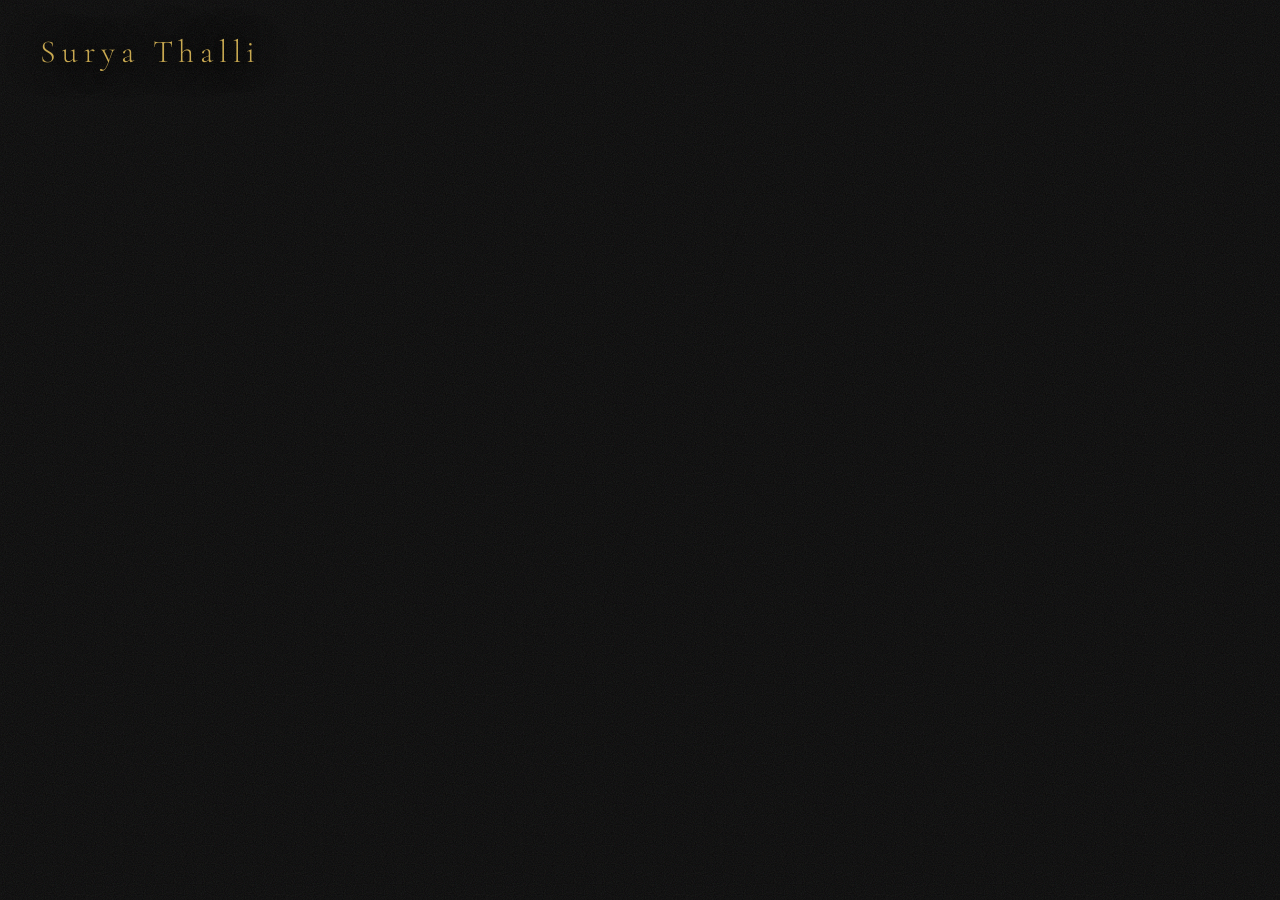
==== index.html @ 880a05f0 "Reduce nav center offset to half Co-Authored-By: Claude Sonnet 4.6 <noreply@anthropic.com>" ====
<!DOCTYPE html>
<html lang="en">
<head>
  <meta charset="UTF-8">
  <meta name="viewport" content="width=device-width, initial-scale=1.0">
  <meta name="description" content="Surya Thalli — product designer">
  <title>Surya Thalli</title>

  <!-- Google Fonts: Cormorant Garamond (display/literary) + IBM Plex Mono (labels) -->
  <link rel="preconnect" href="https://fonts.googleapis.com">
  <link rel="preconnect" href="https://fonts.gstatic.com" crossorigin>
  <link href="https://fonts.googleapis.com/css2?family=Cormorant+Garamond:wght@300;400&family=IBM+Plex+Mono:wght@300&display=swap" rel="stylesheet">

  <link rel="stylesheet" href="style.css">
</head>
<body>

  <main class="hero">

    <!--
      Ray navigation — SVG overlay that covers the full viewport.

      Coordinate system: viewBox is centered at (0,0), which maps to
      the middle of the screen (and the middle of the sun image).
      Each ray is an <a> tag containing:
        - a <line> from near the orb outward along a ray
        - a <text> label at the far end

      Angles (degrees from 12 o'clock, clockwise):
        About   ~  20°  upper-right
        Work    ~  75°  right
        Gallery ~ 135°  lower-right
        Quotes  ~ 200°  lower-left
        Music   ~ 295°  upper-left

      These are deliberately uneven — not a pie chart.
    -->
    <svg class="ray-nav"
         viewBox="-525 -303 1000 666"
         preserveAspectRatio="xMidYMid slice"
         role="navigation"
         aria-label="Site navigation">

      <!-- About — upper right -->
      <a href="about.html" class="ray-link">
        <line x1="24"  y1="-66"  x2="53"  y2="-147"/>
        <text x="59"  y="-159" font-size="11" letter-spacing="2">ABOUT</text>
      </a>

      <!-- Work — right -->
      <a href="work.html" class="ray-link">
        <line x1="68"  y1="-18"  x2="150" y2="-41"/>
        <text x="154" y="-35"  font-size="11" letter-spacing="2">WORK</text>
      </a>

      <!-- Gallery — lower right -->
      <a href="gallery.html" class="ray-link">
        <line x1="50"  y1="50"   x2="110" y2="110"/>
        <text x="113" y="124"  font-size="11" letter-spacing="2">GALLERY</text>
      </a>

      <!-- Quotes — lower left -->
      <a href="quotes.html" class="ray-link">
        <line x1="-24" y1="66"   x2="-53" y2="147"/>
        <text x="-59" y="162"  font-size="11" letter-spacing="2" text-anchor="end">QUOTES</text>
      </a>

      <!-- Music — upper left -->
      <a href="music.html" class="ray-link">
        <line x1="-63" y1="-30"  x2="-141" y2="-66"/>
        <text x="-145" y="-61" font-size="11" letter-spacing="2" text-anchor="end">MUSIC</text>
      </a>

    </svg>

    <!-- Name — centered over the dark orb -->
    <div class="name-core">
      <h1>Surya Thalli</h1>
    </div>

  </main>

  <!--
    Mobile nav — hidden on desktop, shown on small/touch screens.
    The radial SVG concept is desktop-only; this replaces it simply.
  -->
  <nav class="mobile-nav" aria-label="Site navigation">
    <a href="about.html">About</a>
    <a href="work.html">Work</a>
    <a href="gallery.html">Gallery</a>
    <a href="quotes.html">Quotes</a>
    <a href="music.html">Music</a>
  </nav>

</body>
</html>
---- style.css ----
/* =====================================================
   Surya Thalli — Personal Site
   style.css
   ===================================================== */


/* --- Reset --- */
*, *::before, *::after {
  box-sizing: border-box;
  margin: 0;
  padding: 0;
}


/* --- Design tokens ---
   One place to change the palette. */
:root {
  --black: #0a0a0a;
  --white: #e8e8e8;
  --gold:  #c9a84c;
  --font-display: 'Cormorant Garamond', serif;
  --font-mono:    'IBM Plex Mono', monospace;
}


/* --- Base --- */
html, body {
  height: 100%;
  background: var(--black);
  color: var(--white);
}


/* --- Grain texture overlay ---
   A repeating SVG noise pattern sits on top of everything (z-index 100)
   but pointer-events:none keeps it from blocking any clicks.
   It adds the filmic, painterly texture to match the sun image. */
body::after {
  content: '';
  position: fixed;
  inset: 0;
  pointer-events: none;
  z-index: 100;
  opacity: 0.10;
  background-image: url("data:image/svg+xml,%3Csvg viewBox='0 0 200 200' xmlns='http://www.w3.org/2000/svg'%3E%3Cfilter id='n'%3E%3CfeTurbulence type='fractalNoise' baseFrequency='0.9' numOctaves='4' stitchTiles='stitch'/%3E%3C/filter%3E%3Crect width='100%25' height='100%25' filter='url(%23n)'/%3E%3C/svg%3E");
  background-size: 200px 200px;
}


/* --- Hero ---
   The sun image IS the page background.
   cover: scales the image to fill the screen; dark edges may crop
   but the bright central orb (which is near center) stays visible.  */
.hero {
  position: relative;
  width: 100%;
  height: 100vh;
  background-image: url('sun.png');
  background-size: cover;
  background-position: center center;
  background-repeat: no-repeat;
  overflow: hidden;
}


/* --- Name ---
   Top-left corner, in gold.
   pointer-events:none so the SVG links beneath it stay clickable. */
.name-core {
  position: absolute;
  top: 2rem;
  left: 2.5rem;
  z-index: 10;
  pointer-events: none;
}

.name-core h1 {
  font-family: var(--font-display);
  font-weight: 300;
  font-size: clamp(1.4rem, 2.5vw, 2.2rem);
  letter-spacing: 0.18em;
  color: var(--gold);
  text-shadow:
    0 0 40px rgba(0, 0, 0, 0.8),
    0 2px 6px  rgba(0, 0, 0, 0.7);
}


/* --- SVG Ray Nav ---
   Positioned to fill the hero exactly.
   The SVG viewBox centers (0,0) at the middle of the screen,
   matching where the sun image is centered. */
.ray-nav {
  position: absolute;
  inset: 0;
  width: 100%;
  height: 100%;
  z-index: 5;
}

/* Remove any browser default underline on SVG anchor text */
.ray-nav a {
  text-decoration: none;
}

.ray-link {
  cursor: pointer;
}

/* Lines: black by default */
.ray-link line {
  stroke: rgba(10, 10, 10, 0.75);
  stroke-width: 0.8;
  stroke-linecap: round;
  transition: stroke 0.35s ease, stroke-width 0.35s ease;
}

/* Labels: uppercase monospace, black */
.ray-link text {
  fill: var(--black);
  font-family: var(--font-mono);
  font-weight: 300;
  transition: fill 0.35s ease;
  user-select: none;
}

/* Hover / focus: both line and label warm to gold */
.ray-link:hover line,
.ray-link:focus line {
  stroke: var(--gold);
  stroke-width: 1.4;
}

.ray-link:hover text,
.ray-link:focus text {
  fill: var(--gold);
}


/* --- Mobile nav ---
   On small/touch screens the radial SVG is hidden.
   A simple row of links appears at the bottom instead. */
.mobile-nav {
  display: none;
}

@media (max-width: 767px) {

  .ray-nav {
    display: none;
  }

  .mobile-nav {
    display: flex;
    flex-direction: row;
    flex-wrap: wrap;
    justify-content: center;
    gap: 0.4rem 1.8rem;
    position: fixed;
    bottom: 2rem;
    left: 0;
    right: 0;
    z-index: 20;
    padding: 0 1rem;
  }

  .mobile-nav a {
    font-family: var(--font-mono);
    font-weight: 300;
    font-size: 0.65rem;
    letter-spacing: 0.2em;
    text-transform: uppercase;
    color: rgba(232, 232, 232, 0.55);
    text-decoration: none;
    transition: color 0.3s ease;
    padding: 0.2rem 0;
  }

  .mobile-nav a:hover,
  .mobile-nav a:focus {
    color: var(--gold);
  }

}
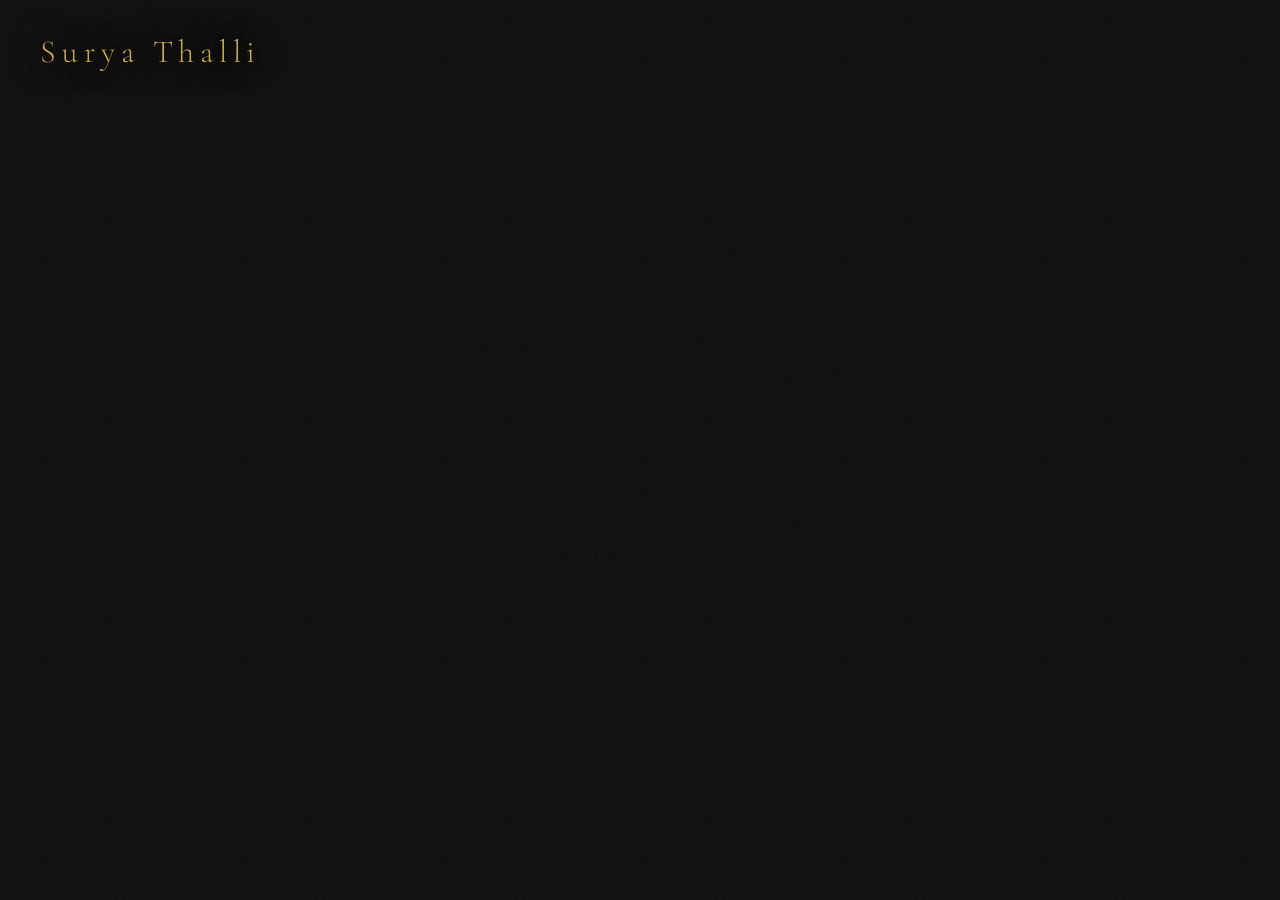
==== commit d1245c07: "Move nav buttons closer to orb center Co-Authored-By: Claude Sonnet 4.6 <noreply@anthropic.com>" ====
--- a/index.html
+++ b/index.html
@@ -43,32 +43,32 @@
 
       <!-- About — upper right -->
       <a href="about.html" class="ray-link">
-        <line x1="24"  y1="-66"  x2="53"  y2="-147"/>
-        <text x="59"  y="-159" font-size="11" letter-spacing="2">ABOUT</text>
+        <line x1="17"  y1="-46"  x2="37"  y2="-103"/>
+        <text x="41"  y="-111" font-size="11" letter-spacing="2">ABOUT</text>
       </a>
 
       <!-- Work — right -->
       <a href="work.html" class="ray-link">
-        <line x1="68"  y1="-18"  x2="150" y2="-41"/>
-        <text x="154" y="-35"  font-size="11" letter-spacing="2">WORK</text>
+        <line x1="48"  y1="-13"  x2="105" y2="-29"/>
+        <text x="108" y="-25"  font-size="11" letter-spacing="2">WORK</text>
       </a>
 
       <!-- Gallery — lower right -->
       <a href="gallery.html" class="ray-link">
-        <line x1="50"  y1="50"   x2="110" y2="110"/>
-        <text x="113" y="124"  font-size="11" letter-spacing="2">GALLERY</text>
+        <line x1="35"  y1="35"   x2="77"  y2="77"/>
+        <text x="79"  y="87"   font-size="11" letter-spacing="2">GALLERY</text>
       </a>
 
       <!-- Quotes — lower left -->
       <a href="quotes.html" class="ray-link">
-        <line x1="-24" y1="66"   x2="-53" y2="147"/>
-        <text x="-59" y="162"  font-size="11" letter-spacing="2" text-anchor="end">QUOTES</text>
+        <line x1="-17" y1="46"   x2="-37" y2="103"/>
+        <text x="-41" y="113"  font-size="11" letter-spacing="2" text-anchor="end">QUOTES</text>
       </a>
 
       <!-- Music — upper left -->
       <a href="music.html" class="ray-link">
-        <line x1="-63" y1="-30"  x2="-141" y2="-66"/>
-        <text x="-145" y="-61" font-size="11" letter-spacing="2" text-anchor="end">MUSIC</text>
+        <line x1="-44" y1="-21"  x2="-99" y2="-46"/>
+        <text x="-102" y="-43" font-size="11" letter-spacing="2" text-anchor="end">MUSIC</text>
       </a>
 
     </svg>
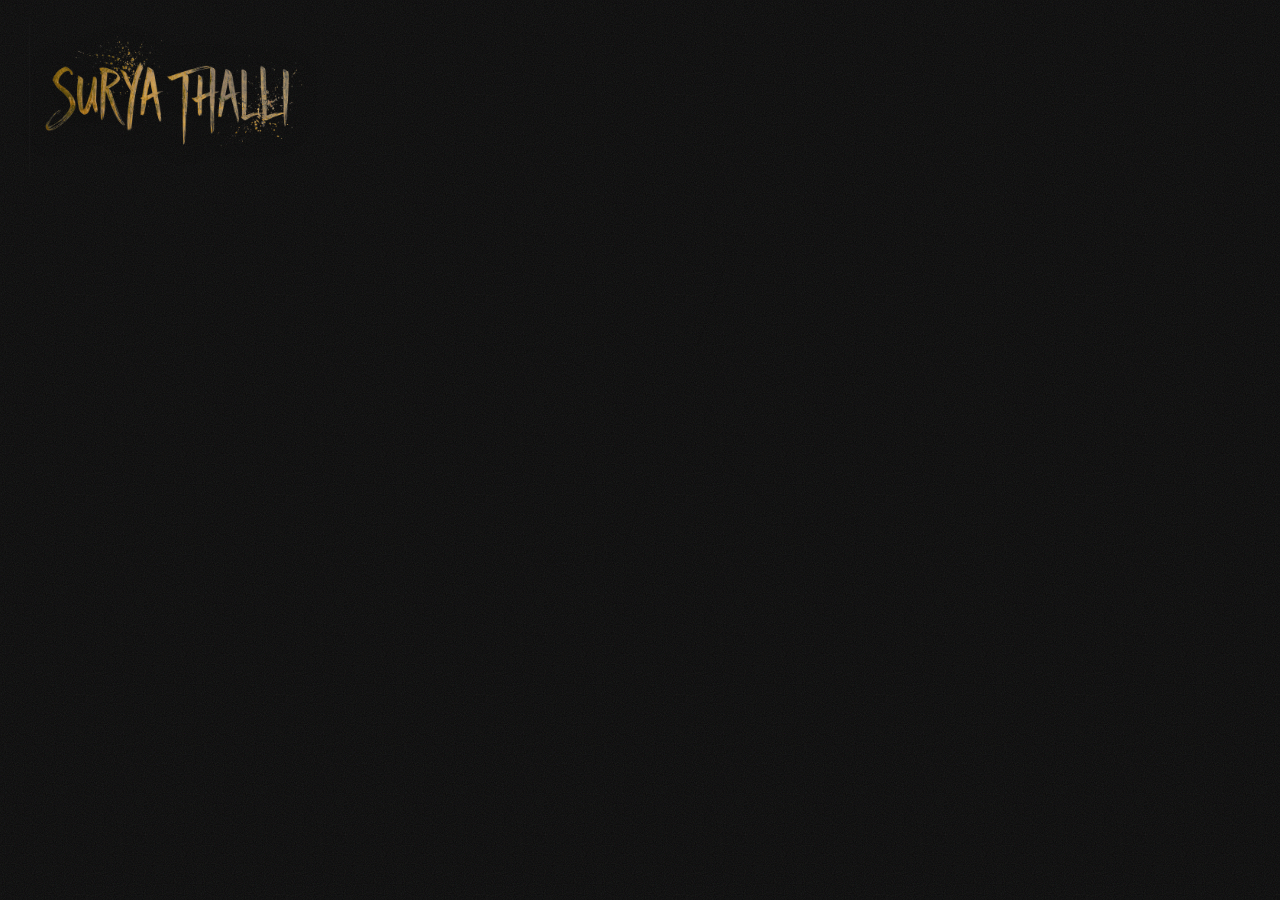
==== commit c6b1798b: "Replace name text with painted transparent PNG Removed white background from name.png via alpha chan" ====
--- a/index.html
+++ b/index.html
@@ -73,9 +73,11 @@
 
     </svg>
 
-    <!-- Name — centered over the dark orb -->
+    <!-- Name — painted image, top left, links back to home -->
     <div class="name-core">
-      <h1>Surya Thalli</h1>
+      <a href="index.html">
+        <img src="name_transparent.png" alt="Surya Thalli" class="name-img">
+      </a>
     </div>
 
   </main>
--- a/style.css
+++ b/style.css
@@ -64,25 +64,34 @@
 
 
 /* --- Name ---
-   Top-left corner, in gold.
-   pointer-events:none so the SVG links beneath it stay clickable. */
+   Painted image in top-left corner; links back to home.
+   The transparent PNG blends naturally over the dark background. */
 .name-core {
   position: absolute;
-  top: 2rem;
-  left: 2.5rem;
+  top: 1.2rem;
+  left: 1.8rem;
   z-index: 10;
   pointer-events: none;
 }
 
-.name-core h1 {
-  font-family: var(--font-display);
-  font-weight: 300;
-  font-size: clamp(1.4rem, 2.5vw, 2.2rem);
-  letter-spacing: 0.18em;
-  color: var(--gold);
-  text-shadow:
-    0 0 40px rgba(0, 0, 0, 0.8),
-    0 2px 6px  rgba(0, 0, 0, 0.7);
+.name-core a {
+  text-decoration: none;
+  pointer-events: all;
+  display: block;
+}
+
+.name-img {
+  /* Width controls how large the name appears — adjust freely */
+  width: clamp(180px, 22vw, 300px);
+  height: auto;
+  display: block;
+  /* Soft shadow helps it sit into the dark/textured background */
+  filter: drop-shadow(0 2px 12px rgba(0, 0, 0, 0.7));
+  transition: opacity 0.3s ease;
+}
+
+.name-core a:hover .name-img {
+  opacity: 0.8;
 }
 
 
@@ -124,16 +133,17 @@
   user-select: none;
 }
 
-/* Hover / focus: both line and label warm to gold */
+/* Hover / focus: line darkens, label goes bold dark grey */
 .ray-link:hover line,
 .ray-link:focus line {
-  stroke: var(--gold);
+  stroke: #333333;
   stroke-width: 1.4;
 }
 
 .ray-link:hover text,
 .ray-link:focus text {
-  fill: var(--gold);
+  fill: #333333;
+  font-weight: 700;
 }
 
 
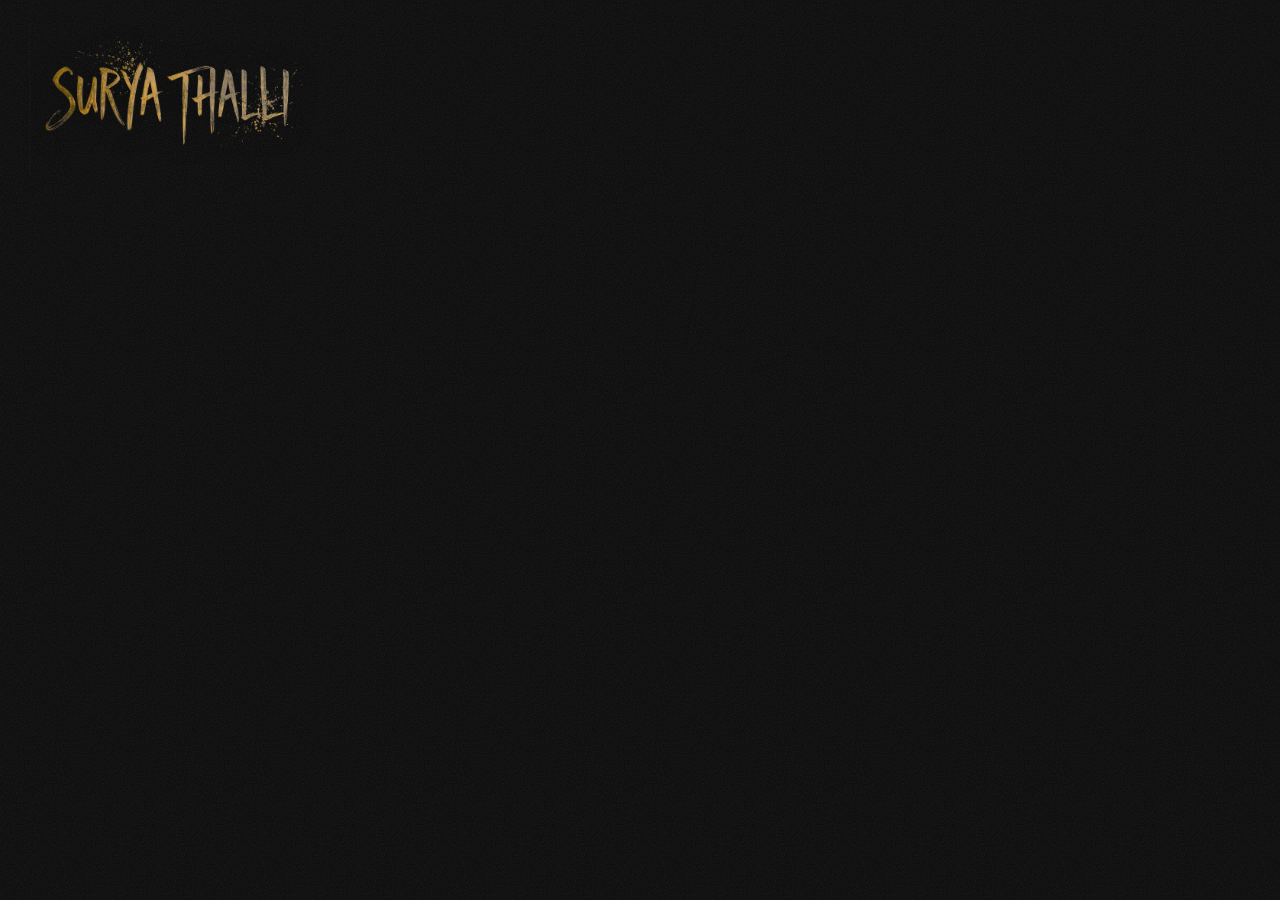
==== commit 30c853a2: "Rotate nav buttons 10° counterclockwise Co-Authored-By: Claude Sonnet 4.6 <noreply@anthropic.com>" ====
--- a/index.html
+++ b/index.html
@@ -43,32 +43,32 @@
 
       <!-- About — upper right -->
       <a href="about.html" class="ray-link">
-        <line x1="17"  y1="-46"  x2="37"  y2="-103"/>
-        <text x="41"  y="-111" font-size="11" letter-spacing="2">ABOUT</text>
+        <line x1="9"   y1="-48"  x2="19"  y2="-108"/>
+        <text x="21"  y="-116" font-size="11" letter-spacing="2">ABOUT</text>
       </a>
 
       <!-- Work — right -->
       <a href="work.html" class="ray-link">
-        <line x1="48"  y1="-13"  x2="105" y2="-29"/>
-        <text x="108" y="-25"  font-size="11" letter-spacing="2">WORK</text>
+        <line x1="45"  y1="-21"  x2="98"  y2="-47"/>
+        <text x="102" y="-43"  font-size="11" letter-spacing="2">WORK</text>
       </a>
 
       <!-- Gallery — lower right -->
       <a href="gallery.html" class="ray-link">
-        <line x1="35"  y1="35"   x2="77"  y2="77"/>
-        <text x="79"  y="87"   font-size="11" letter-spacing="2">GALLERY</text>
+        <line x1="41"  y1="28"   x2="89"  y2="62"/>
+        <text x="93"  y="72"   font-size="11" letter-spacing="2">GALLERY</text>
       </a>
 
       <!-- Quotes — lower left -->
       <a href="quotes.html" class="ray-link">
-        <line x1="-17" y1="46"   x2="-37" y2="103"/>
-        <text x="-41" y="113"  font-size="11" letter-spacing="2" text-anchor="end">QUOTES</text>
+        <line x1="-9"  y1="48"   x2="-19" y2="108"/>
+        <text x="-21" y="118"  font-size="11" letter-spacing="2" text-anchor="end">QUOTES</text>
       </a>
 
       <!-- Music — upper left -->
       <a href="music.html" class="ray-link">
-        <line x1="-44" y1="-21"  x2="-99" y2="-46"/>
-        <text x="-102" y="-43" font-size="11" letter-spacing="2" text-anchor="end">MUSIC</text>
+        <line x1="-47" y1="-13"  x2="-105" y2="-28"/>
+        <text x="-108" y="-25" font-size="11" letter-spacing="2" text-anchor="end">MUSIC</text>
       </a>
 
     </svg>
--- a/style.css
+++ b/style.css
@@ -114,14 +114,14 @@
 
 .ray-link {
   cursor: pointer;
+  transition: opacity 0.3s ease;
 }
 
-/* Lines: black by default */
+/* Lines: black */
 .ray-link line {
   stroke: rgba(10, 10, 10, 0.75);
   stroke-width: 0.8;
   stroke-linecap: round;
-  transition: stroke 0.35s ease, stroke-width 0.35s ease;
 }
 
 /* Labels: uppercase monospace, black */
@@ -129,21 +129,13 @@
   fill: var(--black);
   font-family: var(--font-mono);
   font-weight: 300;
-  transition: fill 0.35s ease;
   user-select: none;
 }
 
-/* Hover / focus: line darkens, label goes bold dark grey */
-.ray-link:hover line,
-.ray-link:focus line {
-  stroke: #333333;
-  stroke-width: 1.4;
-}
-
-.ray-link:hover text,
-.ray-link:focus text {
-  fill: #333333;
-  font-weight: 700;
+/* Hover: same simple opacity fade as the name image */
+.ray-link:hover,
+.ray-link:focus {
+  opacity: 0.6;
 }
 
 
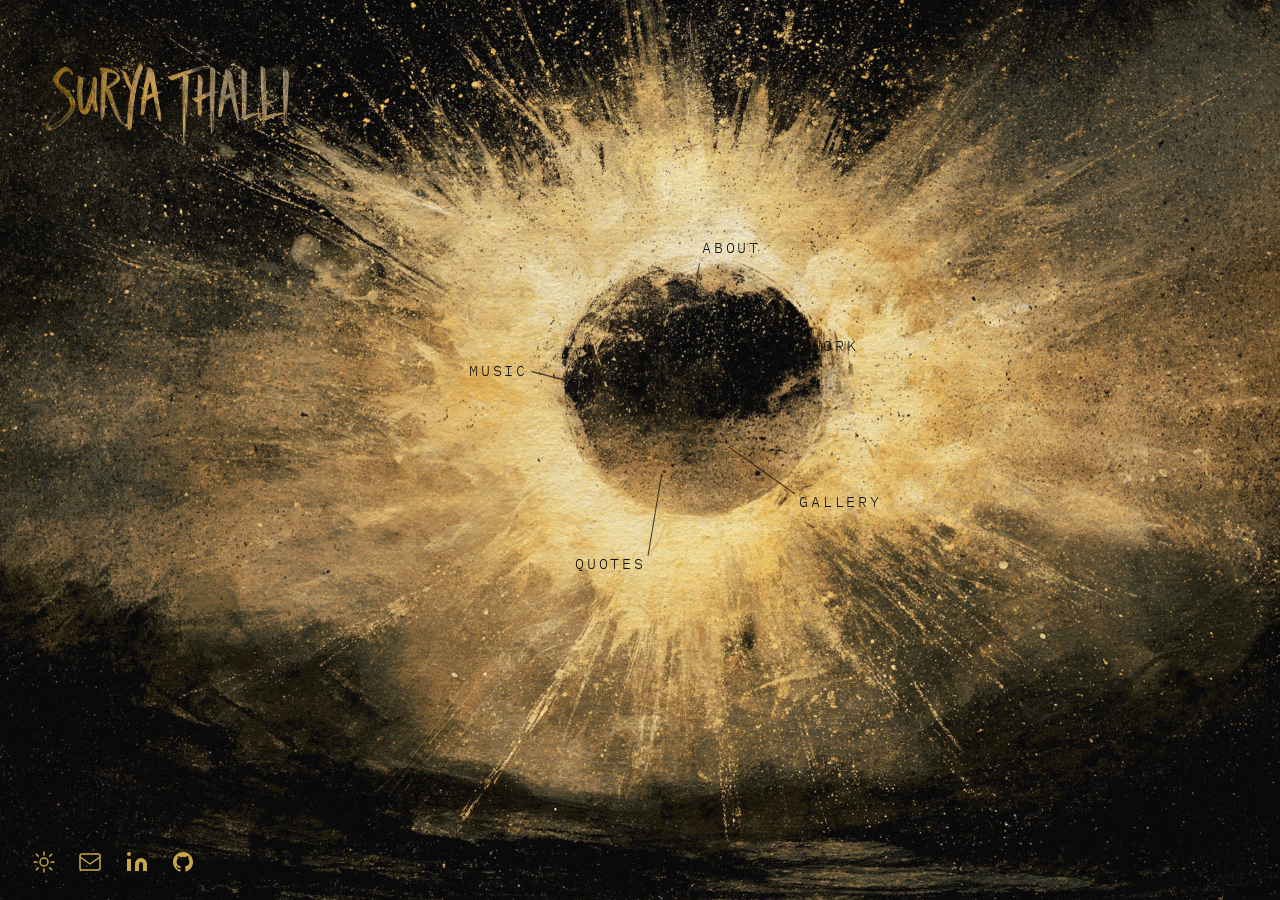
==== commit 162687cc: "Major site update: images, fonts, music page, work timeline, contact bar, OG tags - Compress all ima" ====
--- a/index.html
+++ b/index.html
@@ -5,8 +5,14 @@
   <meta name="viewport" content="width=device-width, initial-scale=1.0">
   <meta name="description" content="Surya Thalli — product designer">
   <title>Surya Thalli</title>
+  <link rel="icon" href="favicon.svg" type="image/svg+xml">
+  <meta property="og:type"        content="website">
+  <meta property="og:title"       content="Surya Thalli">
+  <meta property="og:description" content="Analyst, musician, photographer.">
+  <meta property="og:image"       content="sun.jpg"><!-- replace with absolute URL on deploy e.g. https://yourdomain.com/sun.jpg -->
+  <meta name="twitter:card"       content="summary_large_image">
 
-  <!-- Google Fonts: Cormorant Garamond (display/literary) + IBM Plex Mono (labels) -->
+  <!-- Google Fonts -->
   <link rel="preconnect" href="https://fonts.googleapis.com">
   <link rel="preconnect" href="https://fonts.gstatic.com" crossorigin>
   <link href="https://fonts.googleapis.com/css2?family=Cormorant+Garamond:wght@300;400&family=IBM+Plex+Mono:wght@300&display=swap" rel="stylesheet">
@@ -16,6 +22,9 @@
 <body>
 
   <main class="hero">
+
+    <!-- Background image in its own div so we can animate it independently -->
+    <div class="hero-bg"></div>
 
     <!--
       Ray navigation — SVG overlay that covers the full viewport.
@@ -94,5 +103,21 @@
     <a href="music.html">Music</a>
   </nav>
 
+  <footer class="contact-bar">
+    <a href="index.html" aria-label="Home">
+      <svg viewBox="0 0 24 24" fill="none" stroke="currentColor" stroke-width="1.5" stroke-linecap="round"><circle cx="12" cy="12" r="4"/><line x1="12" y1="2" x2="12" y2="5"/><line x1="12" y1="19" x2="12" y2="22"/><line x1="4.22" y1="4.22" x2="6.34" y2="6.34"/><line x1="17.66" y1="17.66" x2="19.78" y2="19.78"/><line x1="2" y1="12" x2="5" y2="12"/><line x1="19" y1="12" x2="22" y2="12"/><line x1="4.22" y1="19.78" x2="6.34" y2="17.66"/><line x1="17.66" y1="6.34" x2="19.78" y2="4.22"/></svg>
+    </a>
+    <a href="mailto:suryathalli@gmail.com" aria-label="Contact">
+      <svg viewBox="0 0 24 24" fill="none" stroke="currentColor" stroke-width="1.5" stroke-linecap="round" stroke-linejoin="round"><rect x="2" y="4" width="20" height="16" rx="2"/><path d="m2 7 10 7 10-7"/></svg>
+    </a>
+    <a href="https://linkedin.com/in/sthalli/?skipRedirect=true" target="_blank" rel="noopener" aria-label="LinkedIn">
+      <svg viewBox="0 0 24 24" fill="currentColor"><path d="M16 8a6 6 0 0 1 6 6v7h-4v-7a2 2 0 0 0-4 0v7h-4v-7a6 6 0 0 1 6-6z"/><rect x="2" y="9" width="4" height="12"/><circle cx="4" cy="4" r="2"/></svg>
+    </a>
+    <a href="https://github.com/sunnny-21" target="_blank" rel="noopener" aria-label="GitHub">
+      <svg viewBox="0 0 24 24" fill="currentColor"><path d="M12 2C6.477 2 2 6.477 2 12c0 4.42 2.865 8.17 6.839 9.49.5.092.682-.217.682-.482 0-.237-.008-.866-.013-1.7-2.782.604-3.369-1.34-3.369-1.34-.454-1.156-1.11-1.464-1.11-1.464-.908-.62.069-.608.069-.608 1.003.07 1.531 1.03 1.531 1.03.892 1.529 2.341 1.087 2.91.832.092-.647.35-1.088.636-1.338-2.22-.253-4.555-1.11-4.555-4.943 0-1.091.39-1.984 1.029-2.683-.103-.253-.446-1.27.098-2.647 0 0 .84-.269 2.75 1.025A9.578 9.578 0 0 1 12 6.836a9.59 9.59 0 0 1 2.504.337c1.909-1.294 2.747-1.025 2.747-1.025.546 1.377.202 2.394.1 2.647.64.699 1.028 1.592 1.028 2.683 0 3.842-2.339 4.687-4.566 4.935.359.309.678.919.678 1.852 0 1.336-.012 2.415-.012 2.741 0 .267.18.578.688.48C19.138 20.167 22 16.418 22 12c0-5.523-4.477-10-10-10z"/></svg>
+    </a>
+  </footer>
+
+  <script src="transitions.js"></script>
 </body>
 </html>
--- a/style.css
+++ b/style.css
@@ -47,26 +47,73 @@
 }
 
 
-/* --- Hero ---
-   The sun image IS the page background.
-   cover: scales the image to fill the screen; dark edges may crop
-   but the bright central orb (which is near center) stays visible.  */
+/* --- Hero --- */
 .hero {
   position: relative;
   width: 100%;
   height: 100vh;
-  background-image: url('sun.png');
+  overflow: hidden;
+  background: var(--black);
+}
+
+/* Background image — slightly oversized so the clip-path circle
+   can grow without black edges peeking at the border.
+   The clip-path origin (55% 43%) maps to the orb's actual position
+   inside this element's coordinate space. */
+.hero-bg {
+  position: absolute;
+  inset: -4%;
+  background-image: url('sun.jpg');
   background-size: cover;
   background-position: center center;
-  background-repeat: no-repeat;
-  overflow: hidden;
+  animation: eclipseReveal 3.2s cubic-bezier(0.16, 1, 0.3, 1) forwards;
+}
+
+/* Eclipse reveal:
+   - starts as a single point of light at the orb
+   - expands outward like an eye opening / eclipse uncovering
+   - blur dissolves as it opens — like a camera pulling focus */
+@keyframes eclipseReveal {
+  0% {
+    clip-path: circle(0% at 55% 43%);
+    filter: blur(30px) brightness(8);
+  }
+  20% {
+    filter: blur(14px) brightness(4);
+  }
+  45% {
+    filter: blur(3px) brightness(1.8);
+  }
+  70% {
+    filter: blur(0px) brightness(1.2);
+  }
+  100% {
+    clip-path: circle(150% at 55% 43%);
+    filter: blur(0px) brightness(1);
+  }
+}
+
+
+/* --- Shared keyframes --- */
+@keyframes fadeIn {
+  from { opacity: 0; }
+  to   { opacity: 1; }
+}
+
+@keyframes nameReveal {
+  from { opacity: 0; transform: translateY(10px); }
+  to   { opacity: 1; transform: translateY(0); }
+}
+
+@keyframes drawLine {
+  to { stroke-dashoffset: 0; }
 }
 
 
 /* --- Name ---
-   Painted image in top-left corner; links back to home.
-   The transparent PNG blends naturally over the dark background. */
+   Drifts up gently from darkness after the orb has opened. */
 .name-core {
+  animation: nameReveal 1.2s ease-out 1.4s both;
   position: absolute;
   top: 1.2rem;
   left: 1.8rem;
@@ -96,9 +143,7 @@
 
 
 /* --- SVG Ray Nav ---
-   Positioned to fill the hero exactly.
-   The SVG viewBox centers (0,0) at the middle of the screen,
-   matching where the sun image is centered. */
+   No animation on the container — lines and text animate individually. */
 .ray-nav {
   position: absolute;
   inset: 0;
@@ -117,20 +162,38 @@
   transition: opacity 0.3s ease;
 }
 
-/* Lines: black */
+/* Lines: draw themselves outward from the orb.
+   dasharray = longer than any line; dashoffset starts full (invisible)
+   and animates to 0 (fully drawn). Staggered per ray below. */
 .ray-link line {
   stroke: rgba(10, 10, 10, 0.75);
   stroke-width: 0.8;
   stroke-linecap: round;
-}
-
-/* Labels: uppercase monospace, black */
+  stroke-dasharray: 120;
+  stroke-dashoffset: 120;
+  animation: drawLine 0.9s ease-out both;
+}
+
+.ray-nav a:nth-child(1) line { animation-delay: 1.5s; }
+.ray-nav a:nth-child(2) line { animation-delay: 1.65s; }
+.ray-nav a:nth-child(3) line { animation-delay: 1.8s; }
+.ray-nav a:nth-child(4) line { animation-delay: 1.95s; }
+.ray-nav a:nth-child(5) line { animation-delay: 2.1s; }
+
+/* Labels: fade in just after their line finishes drawing */
 .ray-link text {
   fill: var(--black);
   font-family: var(--font-mono);
   font-weight: 300;
   user-select: none;
-}
+  animation: fadeIn 0.7s ease-out both;
+}
+
+.ray-nav a:nth-child(1) text { animation-delay: 2.1s; }
+.ray-nav a:nth-child(2) text { animation-delay: 2.2s; }
+.ray-nav a:nth-child(3) text { animation-delay: 2.3s; }
+.ray-nav a:nth-child(4) text { animation-delay: 2.4s; }
+.ray-nav a:nth-child(5) text { animation-delay: 2.5s; }
 
 /* Hover: same simple opacity fade as the name image */
 .ray-link:hover,
@@ -184,3 +247,48 @@
   }
 
 }
+
+
+/* --- Contact bar --- */
+.contact-bar {
+  position: fixed;
+  bottom: 1.6rem;
+  left: 2rem;
+  z-index: 101;
+  display: flex;
+  align-items: center;
+  gap: 1.4rem;
+  pointer-events: auto;
+  white-space: nowrap;
+  animation: fadeIn 0.7s ease-out 2.6s both;
+}
+
+.contact-bar a {
+  color: #c9a84c;
+  text-decoration: none;
+  display: flex;
+  align-items: center;
+  line-height: 0;
+  transition: color 0.3s ease;
+}
+
+.contact-bar a svg {
+  width: 24px;
+  height: 24px;
+}
+
+.contact-bar a:hover,
+.contact-bar a:focus {
+  color: #e2c96a;
+}
+
+
+/* --- Reduced motion ---
+   Respect the OS "reduce motion" setting: skip the eclipse reveal and the
+   staggered nav build-up, and just show everything in its final state. */
+@media (prefers-reduced-motion: reduce) {
+  .hero-bg     { animation: none; }
+  .name-core   { animation: none; }
+  .ray-link line { animation: none; stroke-dashoffset: 0; }
+  .ray-link text { animation: none; opacity: 1; }
+}
